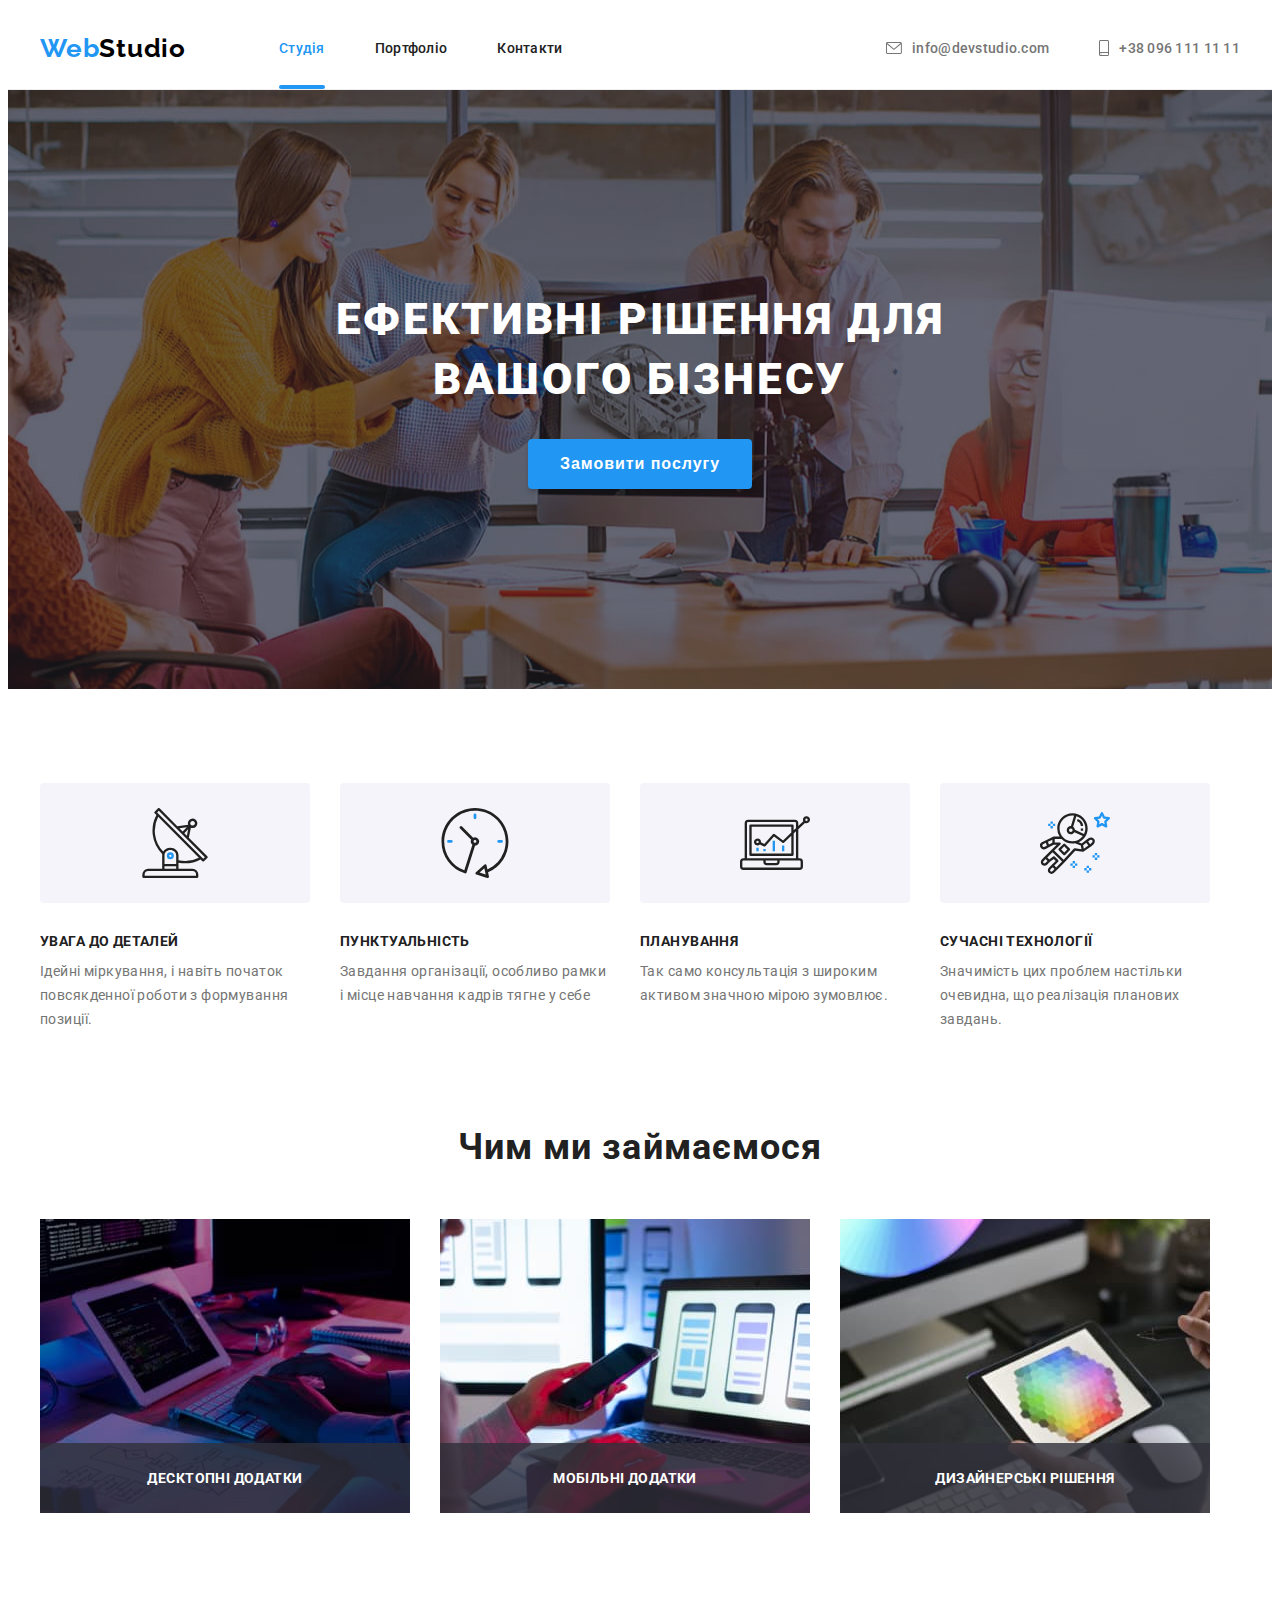
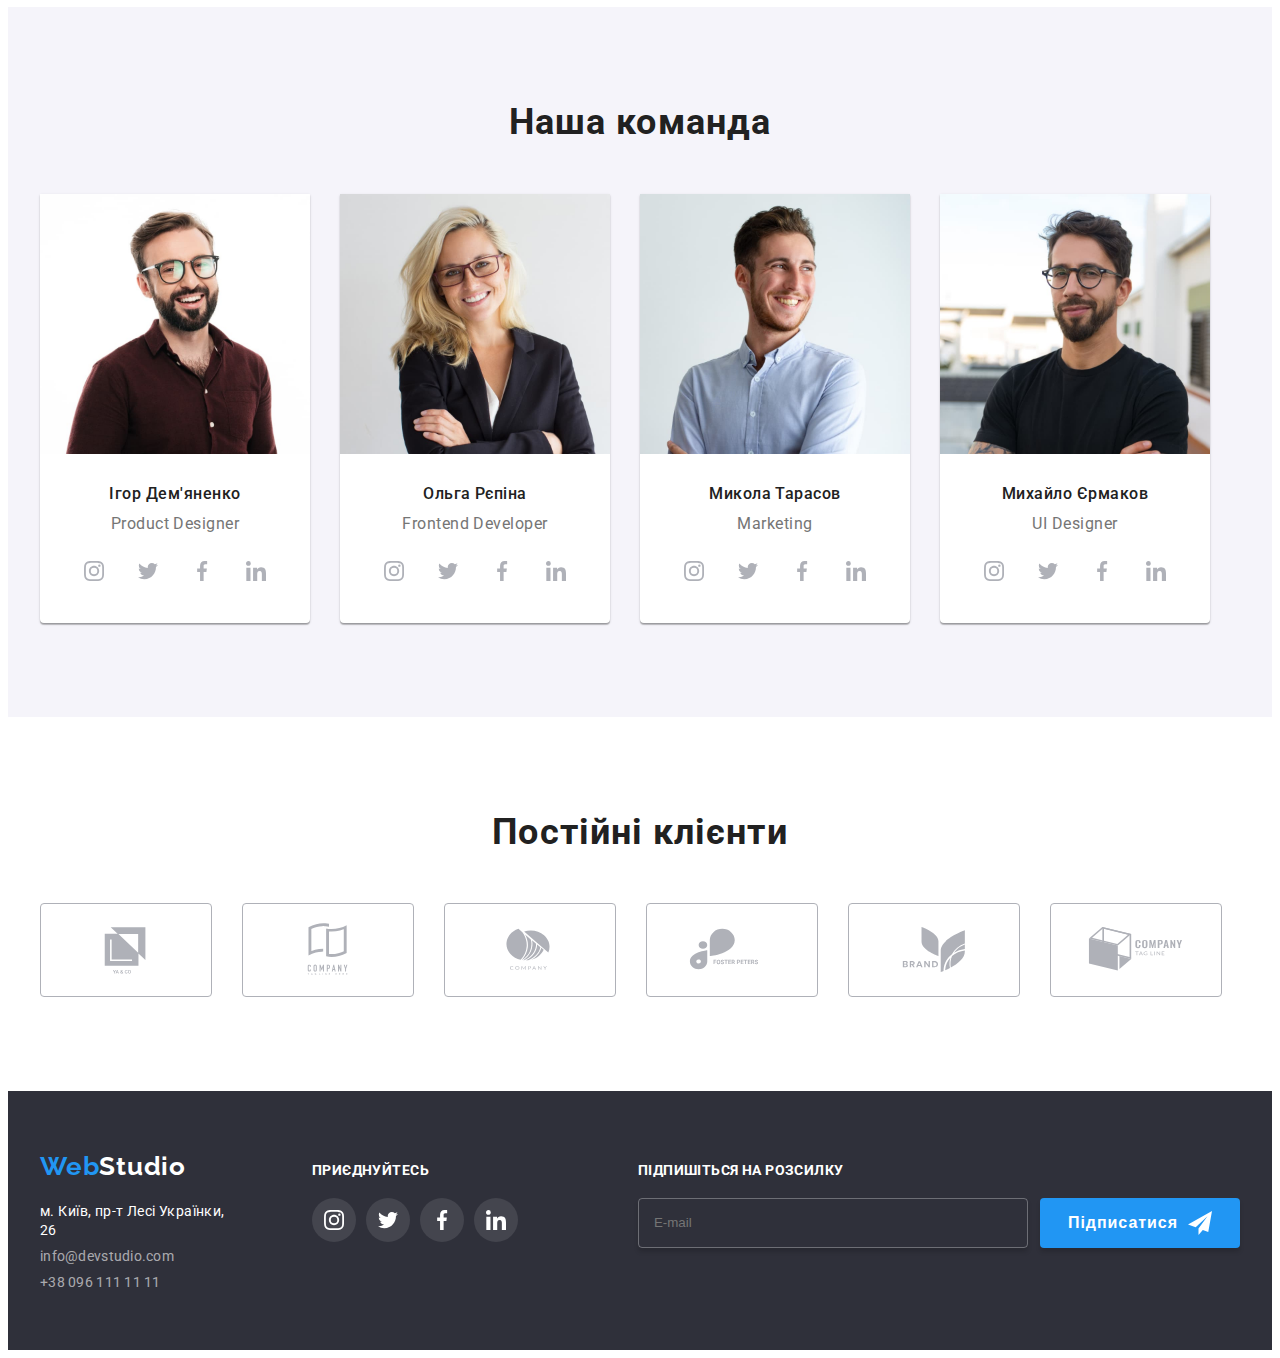
==== index.html @ 983820ed "Initial commit" ====
<!DOCTYPE html>
<html lang="uk">
  <head>
    <meta charset="UTF-8" />
    <meta http-equiv="X-UA-Compatible" content="IE=edge" />
    <meta name="viewport" content="width=device-width, initial-scale=1.0" />
    <title>WebStudio</title>

    <link rel="preconnect" href="https://fonts.googleapis.com" />
    <link rel="preconnect" href="https://fonts.gstatic.com" crossorigin />
    <link
      href="https://fonts.googleapis.com/css2?family=Raleway:wght@700&family=Roboto:wght@400;500;700;900&display=swap"
      rel="stylesheet"
    />

    <link
      rel="stylesheet"
      href="https://cdnjs.cloudflare.com/ajax/libs/modern-normalize/2.0.0/modern-normalize.min.css"
      integrity="sha512-4xo8blKMVCiXpTaLzQSLSw3KFOVPWhm/TRtuPVc4WG6kUgjH6J03IBuG7JZPkcWMxJ5huwaBpOpnwYElP/m6wg=="
      crossorigin="anonymous"
      referrerpolicy="no-referrer"
    />

    <link rel="stylesheet" href="./css/styles.css" />
  </head>
  <body>
    <!-- Header -->
    <header class="header">
      <div class="container header-container">
        <!-- Header navigation -->
        <a class="link header-logo" href="./index.html"
          >Web<span class="logo-black">Studio</span></a
        >
        <nav class="header-navigations">
          <ul class="list header-links-nav">
            <li class="header-links-item">
              <a class="link header-link active-link" href="./index.html"
                >Студія</a
              >
            </li>
            <li class="header-links-item">
              <a class="link header-link" href="./portfolio.html">Портфоліо</a>
            </li>
            <li class="header-links-item">
              <a class="link header-link" href="#">Контакти</a>
            </li>
          </ul>
        </nav>
        <!-- Header contacts -->
        <ul class="list header-contacts-list">
          <li class="contact-link-item">
            <a class="link contact-link" href="mailto:info@devstudio.com">
              <svg class="contact-icon" width="16" height="12">
                <use href="./images/sprite.svg#icon-envelope"></use>
              </svg>
              info@devstudio.com
            </a>
          </li>
          <li class="contact-link-item">
            <a class="link contact-link" href="tel:+380961111111">
              <svg class="contact-icon" width="10" height="16">
                <use href="./images/sprite.svg#icon-smartphone"></use>
              </svg>
              +38 096 111 11 11
            </a>
          </li>
        </ul>
      </div>
    </header>

    <!-- Main -->
    <main class="main">
      <!-- Hero section -->

      <section class="hero">
        <div class="container">
          <h1 class="hero-title">Ефективні рішення для вашого бізнесу</h1>
          <button class="hero-button" type="button" data-modal-open>
            Замовити послугу
          </button>
          <div class="backdrop is-hidden" data-modal>
            <div class="modal-wrapper">
              <button class="modal-button" data-modal-close>
                <svg class="modal-button-icon" width="18" height="18">
                  <use href="./images/sprite.svg#icon-close-button"></use>
                </svg>
              </button>

              <!-- Form -->

              <strong class="modal-wrapper-title"
                >Залиште свої дані, ми вам передзвонимо</strong
              >
              <form class="modal-form">
                <label class="form-group">
                  <span class="form-label">Ім'я</span>
                  <input class="form-input" type="text" name="user-name" />
                  <svg class="form-icon" width="18" height="18">
                    <use href="./images/sprite-form.svg#icon-person"></use>
                  </svg>
                </label>

                <label class="form-group">
                  <span class="form-label">Телефон</span>
                  <input class="form-input" type="number" name="user-phone" />
                  <svg class="form-icon" width="18" height="18">
                    <use href="./images/sprite-form.svg#icon-phone"></use>
                  </svg>
                </label>

                <label class="form-group">
                  <span class="form-label">Пошта</span>
                  <input class="form-input" type="email" name="user-mail" />
                  <svg class="form-icon" width="18" height="18">
                    <use href="./images/sprite-form.svg#icon-email"></use>
                  </svg>
                </label>

                <label class="form-group">
                  <span class="form-label">Коментар</span>
                  <textarea
                    class="form-textarea form-input"
                    name="coment"
                    rows="9"
                    placeholder="Введіть текст"
                  ></textarea>
                </label>

                <label class="form-policy-group">
                  <input
                    class="checkbox visually-hidden"
                    type="checkbox"
                    name="checkbox"
                  />
                  <span class="custom-checkbox">
                    <svg class="custom-checkbox-icon" width="11" height="8">
                      <use href="./images/sprite-form.svg#icon-check"></use>
                    </svg>
                  </span>
                  <span class="policy-description"
                    >Погоджуюся з розсилкою та приймаю
                    <a class="policy-link" href="">Умови договору</a></span
                  >
                </label>

                <button class="hero-button form-button" type="submit">
                  Відправити
                </button>
              </form>
            </div>
          </div>
        </div>
      </section>

      <!-- Advantages section -->

      <section class="advantages">
        <div class="container">
          <h2 class="visually-hidden">Наші переваги</h2>
          <ul class="list advantages-list">
            <li class="advantage-item">
              <div class="advantages-icons">
                <svg class="advantage-icon" width="70" height="70">
                  <use href="./images/sprite.svg#icon-antenna"></use>
                </svg>
              </div>
              <h3 class="advantage-title">УВАГА ДО ДЕТАЛЕЙ</h3>
              <p class="advantage-desc">
                Ідейні міркування, і навіть початок повсякденної роботи з
                формування позиції.
              </p>
            </li>
            <li class="advantage-item">
              <div class="advantages-icons">
                <svg class="advantage-icon" width="70" height="70">
                  <use href="./images/sprite.svg#icon-clock"></use>
                </svg>
              </div>
              <h3 class="advantage-title">ПУНКТУАЛЬНІСТЬ</h3>
              <p class="advantage-desc">
                Завдання організації, особливо рамки і місце навчання кадрів
                тягне у себе
              </p>
            </li>
            <li class="advantage-item">
              <div class="advantages-icons">
                <svg class="advantage-icon" width="70" height="70">
                  <use href="./images/sprite.svg#icon-diagram"></use>
                </svg>
              </div>
              <h3 class="advantage-title">ПЛАНУВАННЯ</h3>
              <p class="advantage-desc">
                Так само консультація з широким активом значною мірою зумовлює.
              </p>
            </li>
            <li class="advantage-item">
              <div class="advantages-icons">
                <svg class="advantage-icon" width="70" height="70">
                  <use href="./images/sprite.svg#icon-astronaut"></use>
                </svg>
              </div>
              <h3 class="advantage-title">СУЧАСНІ ТЕХНОЛОГІЇ</h3>
              <p class="advantage-desc">
                Значимість цих проблем настільки очевидна, що реалізація
                планових завдань.
              </p>
            </li>
          </ul>
        </div>
      </section>

      <!-- Skils section -->

      <section class="skils">
        <div class="container">
          <h2 class="skils-title">Чим ми займаємося</h2>
          <ul class="list skils-list">
            <li class="skils-item">
              <img
                src="./images/skils/coding.jpg"
                alt="Кодування"
                width="370"
                height="294"
              />
              <p class="skils-text">Десктопні додатки</p>
            </li>
            <li class="skils-item">
              <img
                src="./images/skils/testing.jpg"
                alt="Тестування"
                width="370"
                height="294"
              />
              <p class="skils-text">Мобільні додатки</p>
            </li>
            <li class="skils-item">
              <img
                src="./images/skils/desining.jpg"
                alt="Дизайн"
                width="370"
                height="294"
              />
              <p class="skils-text">Дизайнерські рішення</p>
            </li>
          </ul>
        </div>
      </section>

      <!-- Team section -->

      <section class="team">
        <div class="container">
          <h2 class="team-title">Наша команда</h2>
          <ul class="list team-list">
            <li class="team-item">
              <img
                src="./images/team/igor.jpg"
                alt="Ігор Дем'яненко"
                width="270"
                height="260"
              />
              <div class="member-desc">
                <h3 class="team-member">Ігор Дем'яненко</h3>
                <p class="team-member-desc" lang="en">Product Designer</p>

                <ul class="socials list">
                  <li class="social-item">
                    <a
                      class="social-link link"
                      href=""
                      target="_blank"
                      rel="noopener noreferrer"
                      aria-label="Icon Instagram"
                    >
                      <svg class="social-icon" width="20" height="20">
                        <use href="./images/sprite.svg#icon-instagram"></use>
                      </svg>
                    </a>
                  </li>
                  <li class="social-item">
                    <a
                      class="social-link link"
                      href=""
                      target="_blank"
                      rel="noopener noreferrer"
                      aria-label="Icon Twitter"
                    >
                      <svg class="social-icon" width="20" height="20">
                        <use href="./images/sprite.svg#icon-twitter"></use>
                      </svg>
                    </a>
                  </li>
                  <li class="social-item">
                    <a
                      class="social-link link"
                      href=""
                      target="_blank"
                      rel="noopener noreferrer"
                      aria-label="Icon Facebook"
                    >
                      <svg class="social-icon" width="20" height="20">
                        <use href="./images/sprite.svg#icon-facebook"></use>
                      </svg>
                    </a>
                  </li>
                  <li class="social-item">
                    <a
                      class="social-link link"
                      href=""
                      target="_blank"
                      rel="noopener noreferrer"
                      aria-label="Icon Linkedin"
                    >
                      <svg class="social-icon" width="20" height="20">
                        <use href="./images/sprite.svg#icon-linkedin"></use>
                      </svg>
                    </a>
                  </li>
                </ul>
              </div>
            </li>
            <li class="team-item">
              <img
                src="./images/team/olga.jpg"
                alt="Ольга Рєпіна"
                width="270"
                height="260"
              />
              <div class="member-desc">
                <h3 class="team-member">Ольга Рєпіна</h3>
                <p class="team-member-desc" lang="en">Frontend Developer</p>

                <ul class="socials list">
                  <li class="social-item">
                    <a
                      class="social-link link"
                      href=""
                      target="_blank"
                      rel="noopener noreferrer"
                      aria-label="Icon Instagram"
                    >
                      <svg class="social-icon" width="20" height="20">
                        <use href="./images/sprite.svg#icon-instagram"></use>
                      </svg>
                    </a>
                  </li>
                  <li class="social-item">
                    <a
                      class="social-link link"
                      href=""
                      target="_blank"
                      rel="noopener noreferrer"
                      aria-label="Icon Twitter"
                    >
                      <svg class="social-icon" width="20" height="20">
                        <use href="./images/sprite.svg#icon-twitter"></use>
                      </svg>
                    </a>
                  </li>
                  <li class="social-item">
                    <a
                      class="social-link link"
                      href=""
                      target="_blank"
                      rel="noopener noreferrer"
                      aria-label="Icon Facebook"
                    >
                      <svg class="social-icon" width="20" height="20">
                        <use href="./images/sprite.svg#icon-facebook"></use>
                      </svg>
                    </a>
                  </li>
                  <li class="social-item">
                    <a
                      class="social-link link"
                      href=""
                      target="_blank"
                      rel="noopener noreferrer"
                      aria-label="Icon Linkedin"
                    >
                      <svg class="social-icon" width="20" height="20">
                        <use href="./images/sprite.svg#icon-linkedin"></use>
                      </svg>
                    </a>
                  </li>
                </ul>
              </div>
            </li>
            <li class="team-item">
              <img
                src="./images/team/mikola.jpg"
                alt="Микола Тарасов"
                width="270"
                height="260"
              />
              <div class="member-desc">
                <h3 class="team-member">Микола Тарасов</h3>
                <p class="team-member-desc" lang="en">Marketing</p>

                <ul class="socials list">
                  <li class="social-item">
                    <a
                      class="social-link link"
                      href=""
                      target="_blank"
                      rel="noopener noreferrer"
                      aria-label="Icon Instagram"
                    >
                      <svg class="social-icon" width="20" height="20">
                        <use href="./images/sprite.svg#icon-instagram"></use>
                      </svg>
                    </a>
                  </li>
                  <li class="social-item">
                    <a
                      class="social-link link"
                      href=""
                      target="_blank"
                      rel="noopener noreferrer"
                      aria-label="Icon Twitter"
                    >
                      <svg class="social-icon" width="20" height="20">
                        <use href="./images/sprite.svg#icon-twitter"></use>
                      </svg>
                    </a>
                  </li>
                  <li class="social-item">
                    <a
                      class="social-link link"
                      href=""
                      target="_blank"
                      rel="noopener noreferrer"
                      aria-label="Icon Facebook"
                    >
                      <svg class="social-icon" width="20" height="20">
                        <use href="./images/sprite.svg#icon-facebook"></use>
                      </svg>
                    </a>
                  </li>
                  <li class="social-item">
                    <a
                      class="social-link link"
                      href=""
                      target="_blank"
                      rel="noopener noreferrer"
                      aria-label="Icon Linkedin"
                    >
                      <svg class="social-icon" width="20" height="20">
                        <use href="./images/sprite.svg#icon-linkedin"></use>
                      </svg>
                    </a>
                  </li>
                </ul>
              </div>
            </li>
            <li class="team-item">
              <img
                src="./images/team/mihaylo.jpg"
                alt="Михайло Єрмаков"
                width="270"
                height="260"
              />
              <div class="member-desc">
                <h3 class="team-member">Михайло Єрмаков</h3>
                <p class="team-member-desc" lang="en">UI Designer</p>

                <ul class="socials list">
                  <li class="social-item">
                    <a
                      class="social-link link"
                      href=""
                      target="_blank"
                      rel="noopener noreferrer"
                      aria-label="Icon Instagram"
                    >
                      <svg class="social-icon" width="20" height="20">
                        <use href="./images/sprite.svg#icon-instagram"></use>
                      </svg>
                    </a>
                  </li>
                  <li class="social-item">
                    <a
                      class="social-link link"
                      href=""
                      target="_blank"
                      rel="noopener noreferrer"
                      aria-label="Icon Twitter"
                    >
                      <svg class="social-icon" width="20" height="20">
                        <use href="./images/sprite.svg#icon-twitter"></use>
                      </svg>
                    </a>
                  </li>
                  <li class="social-item">
                    <a
                      class="social-link link"
                      href=""
                      target="_blank"
                      rel="noopener noreferrer"
                      aria-label="Icon Facebook"
                    >
                      <svg class="social-icon" width="20" height="20">
                        <use href="./images/sprite.svg#icon-facebook"></use>
                      </svg>
                    </a>
                  </li>
                  <li class="social-item">
                    <a
                      class="social-link link"
                      href=""
                      target="_blank"
                      rel="noopener noreferrer"
                      aria-label="Icon Linkedin"
                    >
                      <svg class="social-icon" width="20" height="20">
                        <use href="./images/sprite.svg#icon-linkedin"></use>
                      </svg>
                    </a>
                  </li>
                </ul>
              </div>
            </li>
          </ul>
        </div>
      </section>

      <!-- Clients section -->

      <section class="clients">
        <div class="container">
          <h2 class="clients-title">Постійні клієнти</h2>
          <ul class="clients-list list">
            <li class="clients-item">
              <a class="clients-link" href="">
                <svg class="clients-icon" width="106" height="60">
                  <use href="./images/sprite.svg#icon-logo-yaco"></use>
                </svg>
              </a>
            </li>
            <li class="clients-item">
              <a class="clients-link" href="">
                <svg class="clients-icon" width="106" height="60">
                  <use
                    href="./images/sprite.svg#icon-logo-company-tagline-here"
                  ></use>
                </svg>
              </a>
            </li>
            <li class="clients-item">
              <a class="clients-link" href="">
                <svg class="clients-icon" width="106" height="60">
                  <use href="./images/sprite.svg#icon-logo-company"></use>
                </svg>
              </a>
            </li>
            <li class="clients-item">
              <a class="clients-link" href="">
                <svg class="clients-icon" width="106" height="60">
                  <use href="./images/sprite.svg#icon-logo-foster-peters"></use>
                </svg>
              </a>
            </li>
            <li class="clients-item">
              <a class="clients-link" href="">
                <svg class="clients-icon" width="106" height="60">
                  <use href="./images/sprite.svg#icon-logo-brand"></use>
                </svg>
              </a>
            </li>
            <li class="clients-item">
              <a class="clients-link" href="">
                <svg class="clients-icon" width="106" height="60">
                  <use
                    href="./images/sprite.svg#icon-logo-company-tag-line"
                  ></use>
                </svg>
              </a>
            </li>
          </ul>
        </div>
      </section>
    </main>

    <!-- Footer -->
    <footer class="footer">
      <div class="container aside">
        <div class="navigation-group">
          <!-- Footer navigation -->
          <a class="link logo footer-logo" href="./index.html"
            >Web<span class="logo-white">Studio</span></a
          >

          <!-- Footer contacts -->
          <address class="footer-contacts">
            <a
              class="link map-link"
              href="https://goo.gl/maps/1FD8mKBqTNXSPeUQA"
              target="_blank"
              >м. Київ, пр-т Лесі Українки, 26</a
            >

            <a class="link contact-link" href="mailto:info@devstudio.com"
              >info@devstudio.com</a
            >

            <a class="link contact-link" href="tel:+380961111111"
              >+38 096 111 11 11</a
            >
          </address>
        </div>

        <!-- Footer socials -->
        <div class="footer-socials-group">
          <h3 class="footer-socials-title">приєднуйтесь</h3>
          <ul class="socials list footer-socials-list">
            <li class="social-item footer-social-item">
              <a
                class="social-link link footer-social-link"
                href=""
                target="_blank"
                rel="noopener noreferrer"
                aria-label="Icon Instagram"
              >
                <svg
                  class="social-icon footer-social-icon"
                  width="20"
                  height="20"
                >
                  <use href="./images/sprite.svg#icon-instagram"></use>
                </svg>
              </a>
            </li>
            <li class="social-item footer-social-item">
              <a
                class="social-link link footer-social-link"
                href=""
                target="_blank"
                rel="noopener noreferrer"
                aria-label="Icon Twitter"
              >
                <svg
                  class="social-icon footer-social-icon"
                  width="20"
                  height="20"
                >
                  <use href="./images/sprite.svg#icon-twitter"></use>
                </svg>
              </a>
            </li>
            <li class="social-item footer-social-item">
              <a
                class="social-link link footer-social-link"
                href=""
                target="_blank"
                rel="noopener noreferrer"
                aria-label="Icon Facebook"
              >
                <svg
                  class="social-icon footer-social-icon"
                  width="20"
                  height="20"
                >
                  <use href="./images/sprite.svg#icon-facebook"></use>
                </svg>
              </a>
            </li>
            <li class="social-item footer-social-item">
              <a
                class="social-link link footer-social-link"
                href=""
                target="_blank"
                rel="noopener noreferrer"
                aria-label="Icon Linkedin"
              >
                <svg
                  class="social-icon footer-social-icon"
                  width="20"
                  height="20"
                >
                  <use href="./images/sprite.svg#icon-linkedin"></use>
                </svg>
              </a>
            </li>
          </ul>
        </div>

        <!-- Footer form -->
        <div class="footer-form-container">
          <strong class="footer-form-title">Підпишіться на розсилку</strong>
          <form class="footer-form">
            <input
              class="footer-form-input"
              type="email"
              name="user-mail"
              placeholder="E-mail"
            />
            <button class="footer-form-button hero-button" type="submit">
              Підписатися
              <svg class="footer-form-icon" width="24" height="24">
                <use href="./images/sprite-form.svg#icon-send"></use>
              </svg>
            </button>
          </form>
        </div>
      </div>
    </footer>

    <script src="./js/modal.js"></script>
  </body>
</html>
---- css/styles.css ----
:root {
    --text-font: 'Roboto', sans-serif;
    --secondary-font: 'Raleway',sans-serif;

    /* Text colors*/
    --accent-color: #2196F3;
    --main-text-color: #212121;
    --secondary-text-color: #FFF;
    --description-text-color: #757575;

    /* Background colors */
    --main-background-color: #fff;
    --background-color-dark: #2F303A;
    --background-color-light: #F5F4FA;

    /* Animation */
    --animation: 250ms cubic-bezier(0.4, 0, 0.2, 1);
}

body {
    font-family: var(--text-font);
    color: var(--main-text-color);
    background-color: var(--main-background-color);
}

.visually-hidden {
    position: absolute;
    width: 1px;
    height: 1px;
    padding: 0;
    margin: -1px;
    overflow: hidden;
    clip: rect(0, 0, 0, 0);
    white-space: nowrap;
    border: 0;
}

.link {
    text-decoration: none;
    font-style: normal;
    color: currentColor;
}

.list {
    list-style: none;
    padding: 0;
    margin: 0;
}

h1,
h2,
h3,
h4,
h5,
h6,
p {
    margin: 0;
}

img {
    display: block;
}

.container {
    width: 1200px;

    padding-left: 15px;
    padding-right: 15px;

    margin-left: auto;
    margin-right: auto;

}


/* Studio styles */
/* Header styles */

.header {
    border-bottom: 1px solid #EEE;
}

.header-container {
    display: flex;
    align-items: center;
}

.header-logo {
    color: var(--accent-color);
    font-family: var(--secondary-font);
    font-size: 26px;
    font-weight: 700;
    letter-spacing: 0.78px;

    margin-right: 93px;

}

.logo-black {
    color: #000;
   
}

.header-links-nav {
    display: flex;
}

.header-links-item {
    margin-right: 50px;
}

.header-links-item:last-child {
    margin-right: 0;
}

.header-link {
    color: var(--main-text-color);
    font-weight: 500;
    font-size: 14px;
    line-height: 1.2;
    letter-spacing: 0.28px;

    padding-top: 32px;
    padding-bottom: 32px;
    display: block;

    position: relative;

    transition: color var(--animation);

}

.header-link:hover,
.header-link:focus {
    color: var(--accent-color);
}

.active-link::after {
    position: absolute;
    bottom: 0;
    left: 0;
    content:'';
    display: block;
    width: 100%;
    height: 3.85px;
    background-color: var(--accent-color);
    border-radius: 2px;
}


.header-contacts-list {
    display: flex;
    margin-left: auto;
    
}

.contact-link {
    color: var(--description-text-color);
    font-weight: 500;
    font-size: 14px;
    line-height: 1.2;
    letter-spacing: 0.28px;

    padding-top: 32px;
    padding-bottom: 32px;

    display: flex;
    align-items: center;

    transition: color var(--animation);

}

.contact-icon {
    fill: currentColor;
    margin-right: 10px;
}

.active-link {
    color: var(--accent-color);
}

.contact-link:hover,
.contact-link:focus {
    color: var(--accent-color);
}

.contact-link-item {
    margin-right: 50px;
}

.contact-link-item:last-child {
    margin-right: 0px;
}

/* Main styles */

/* Hero section */

.hero {
    background-color: var(--background-color-dark);
    background-image: linear-gradient(to right, rgba(47, 48, 58, 0.40), rgba(47, 48, 58, 0.40)), url(../images/hero/hero.jpg);
    background-repeat: no-repeat;
    background-position: 50% 50%;
    max-width: 1600px;

    text-align: center;
    padding-top: 200px;
    padding-bottom: 200px;

    margin-left: auto;
    margin-right: auto;

}

.hero-title {
    color: var(--secondary-text-color);
    font-size: 44px;
    font-weight: 900;
    line-height: 1.36;
    letter-spacing: 2.64px;
    text-transform: uppercase;

    width: 696px;
    margin-right: auto;
    margin-left: auto;
    margin-bottom: 30px;
}

.hero-button {
    background-color: var(--accent-color);
    color: var(--secondary-text-color);
    font-size: 16px;
    font-weight: 700;
    line-height: 1.87;
    letter-spacing: 0.96px;
    border: none;
    cursor: pointer;

    padding: 10px 32px;

    border-radius: 4px;
    box-shadow: 0px 4px 4px 0px rgba(0, 0, 0, 0.15);
}

.backdrop {
    position: fixed;
    top: 0;
    left: 0;
    background-color: rgba(0, 0, 0, 0.20);
    width: 100%;
    height: 100%;

    transition: opacity var(--animation), visibility var(--animation);
    transition-delay: 250ms;

    z-index: 10;
}

.backdrop.is-hidden {
    opacity: 0;
    pointer-events: none;
    visibility: hidden;

}

.modal-wrapper {
    position: absolute;
    top: 50%;
    left: 50%;
    transform: translate(-50%, -50%) scale(1);
    width: 528px;
   
    padding: 40px;
    border-radius: 4px;
    background: var(--main-background-color);
    box-shadow: 0px 2px 1px 0px rgba(0, 0, 0, 0.20), 0px 1px 1px 0px rgba(0, 0, 0, 0.14), 0px 1px 3px 0px rgba(0, 0, 0, 0.12);

    transition: transform var(--animation);


}

.backdrop.is-hidden .modal-wrapper {
    transform: translate(-50%, -50%) scale(0.8);
}


.modal-button {
    position: absolute;
    top: 8px;
    right: 8px;

    display: flex;
    align-items: center;
    justify-content: center;
    padding: 0;

    width: 30px;
    height: 30px;

    cursor: pointer;

    border-radius: 50%;
    border: 1px solid rgba(0, 0, 0, 0.10);
    background-color: transparent;
}

.modal-button-icon {
    fill: #212121;

    transition: fill var(--animation);
}

.modal-button:hover .modal-button-icon,
.modal-button:focus .modal-button-icon {
    fill: var(--accent-color);
}


/* Form */

.modal-wrapper-title {
    color: var(--main-text-color);
    text-align: center;
    font-size: 20px;
    line-height: normal;
    letter-spacing: 0.6px;

    display: block;
    margin-bottom: 12px;
}

.form-group,
.form-policy-group {
    display: block;
}

.form-group {
    position: relative;

    margin-bottom: 10px;
}




.form-label {
    display: block;

    color: var(--description-text-color);
    font-size: 12px;
    font-weight: 400;
    line-height: normal;
    letter-spacing: 0.12px;

    text-align: left;
    margin-bottom: 4px;
}

.form-input {
    outline: transparent;
    width: 100%;
    padding: 11px 12px 11px 35px;
    border-radius: 4px;
    border: 1px solid rgba(33, 33, 33, 0.20);

    cursor: pointer;

    transition: border var(--animation);

    font-size: 14px;
}

.form-input:hover,
.form-input:focus {
    border: 1px solid var(--accent-color);
    
}

.form-icon {
    position: absolute;
    left: 12px;
    bottom: 13px;
    fill: #212121;

    transition: fill var(--animation);
}

.form-input:hover+ .form-icon,
.form-input:focus+ .form-icon {
    fill: var(--accent-color);
}


.form-textarea {
    outline: transparent;
    width: 100%;
    height: 120px;
    padding: 12px 16px;
    border-radius: 4px;
    border: 1px solid rgba(33, 33, 33, 0.20);

    resize: none;

    transition: border var(--animation);

    font-size: 12px;
}

.form-textarea:hover,
.form-textarea:focus {
    border: 1px solid var(--accent-color);
}

.form-textarea::placeholder {
    color: rgba(117, 117, 117, 0.50);
    font-size: 12px;
    font-weight: 400;
    line-height: normal;
    letter-spacing: 0.12px;
}

.form-policy-group {
    display: flex;
    align-items: baseline;
    justify-content: center;

    margin-top: 15px;
    margin-bottom: 30px;
}

.custom-checkbox {
    display: flex;
    align-items: center;
    justify-content: center;

    width: 16px;
    height: 15px;
    outline: 2px solid #212121;
    outline-offset: -2px;
    border-radius: 2px;

    margin-right: 8px;

    transition: background-color var(--animation), outline-color var(--animation), outline var(--animation);
}

.custom-checkbox:hover,
.checkbox:focus ~ .custom-checkbox {
    outline: 2px solid var(--accent-color);
    outline-offset: -2px;
}

.checkbox:checked+.custom-checkbox {
    background-color: var(--accent-color);
    outline-color: var(--accent-color);
}


.custom-checkbox-icon {
    opacity: 0;

    transition: opacity var(--animation);
}

.checkbox:checked + .custom-checkbox 
.custom-checkbox-icon {
    opacity: 1;

    fill: #EEE;
}


.policy-description {
    color: var(--description-text-color);
    font-size: 14px;
    font-weight: 400;
    line-height: 1.71;
    letter-spacing: 0.42px;
}

.policy-link {
    color: var(--accent-color);
    font-size: 14px;
    font-weight: 400;
    line-height: 24px;
    letter-spacing: 0.42px;

    transition: border-bottom var(--animation);
}

.form-button {
    padding: 10px 52px;
} 

.form-button {
    transition: border var(--animation);
}



/* Advantages styles */

.advantages {
    padding-top: 94px;
    padding-bottom: 94px;
}

.advantages-list {
    display: flex;
    
}

.advantage-item {
    margin-right: 30px;
    width: 270px;
}

.advantage-item:last-child {
    margin-right: 0px;
}

.advantages-icons {
    display: flex;
    align-items: center;
    justify-content: center;

    width: 270px;
    height: 120px;

    border-radius: 4px;
    background: var(--background-color-light);

    margin-bottom: 30px;
}

.advantage-title {
    font-size: 14px;
    font-weight: 700;
    line-height: 1.2;
    letter-spacing: 0.42px;
    text-transform: uppercase;

    margin-bottom: 10px;
}

.advantage-desc {
    color: var(--description-text-color);
    font-size: 14px;
    line-height: 1.71;
    letter-spacing: 0.42px;
}

/* Skils styles */

.skils {
    padding-bottom: 94px;
}
 
.skils-title {
    text-align: center;
    font-size: 36px;
    font-weight: 700;
    line-height: 1.2;
    letter-spacing: 1.08px;

    margin-bottom: 50px;
}

.skils-list {
    display: flex;
    align-items: center;
}

.skils-item {
    margin-right: 30px;
    position: relative;
}

.skils-item:last-child {
    margin-right: 0px;
}

.skils-text {
    position: absolute;
    bottom: 0;
    
    width: 100%;
    height: 70px;
    display: flex;
    align-items: center;
    justify-content: center;
    
    background-color: rgba(47, 48, 58, 0.80);
    color: var(--secondary-text-color);

    font-size: 14px;
    font-style: normal;
    font-weight: 700;
    line-height: normal;
    letter-spacing: 0.42px;
    text-transform: uppercase;
        
}

/* Team styles */

.team {
    background-color: var(--background-color-light);
    padding-top: 94px;
    padding-bottom: 94px;
    
    
}

.team-title {
    text-align: center;
    font-size: 36px;
    font-weight: 700;
    line-height: 1.2;
    letter-spacing: 1.08px;

    margin-bottom: 50px;
}

.team-list {
    display: flex;
    align-items: center;
}

.team-item {
    margin-right: 30px;

    background-color: var(--main-background-color);
    border-radius: 0px 0px 4px 4px;
    box-shadow: 0px 2px 1px 0px rgba(0, 0, 0, 0.20), 0px 1px 1px 0px rgba(0, 0, 0, 0.14), 0px 1px 3px 0px rgba(0, 0, 0, 0.12);
}

.team-item:last-child {
    margin-right: 0;
}

.member-desc {
    padding-top: 30px;
    padding-bottom: 30px;

}

.team-member {
    text-align: center;
    font-size: 16px;
    font-weight: 500;
    line-height: 1.2;
    letter-spacing: 0.48px;

    margin-bottom: 10px;
    
}

.team-member-desc {
    color: var(--description-text-color);
    text-align: center;
    font-size: 16px;
    line-height: 1.2;
    letter-spacing: 0.48px;

    margin-bottom: 16px;
}

.socials {
    display: flex;
    align-items: center;
    justify-content: center;
}

.social-link {
    display: flex;
    align-items: center;
    justify-content: center;

    width: 44px;
    height: 44px;

    background-color: var(--main-background-color);

    border-radius: 50%;

    transition: background-color var(--animation), color var(--animation);

}

.social-item:not(:last-child) {
    margin-right: 10px;
}

.social-link:hover,
.social-link:focus {
    background-color: var(--accent-color);
}

.social-icon {
    fill: #AFB1B8;
    transition: fill var(--animation);
}

.social-link:hover .social-icon,
.social-link:focus .social-icon {
    fill: #FFF;
}



/* Clients section */

.clients {
    padding-top: 94px;
    padding-bottom: 94px;
}

.clients-title {
    color: var(--main-text-color);
    text-align: center;
    font-size: 36px;
    font-style: normal;
    line-height: normal;
    letter-spacing: 1.08px;

    margin-bottom: 50px;
}

.clients-list {
    display: flex;
    align-items: center;

}

.clients-list {
    gap: 30px;
}

.clients-item {
    display: flex;
   
  
}

.clients-link {
    display: flex;
    align-items: center;
    justify-content: center;

    width: 170px;
    height: 92px;

    border-radius: 4px;
    border: 1px solid #AFB1B8;

    transition: border-color var(--animation), color var(--animation);

    
}

.clients-link:hover,
.clients-link:focus {
    border-color: var(--accent-color);
}

.clients-link:hover .clients-icon,
.clients-link:focus .clients-icon {
    fill: var(--accent-color);
}

.clients-icon {
    fill: #AFB1B8;
    transition: fill var(--animation);
}

.clients-item:hover .clients-icon,
.clients-item:focus .clients-icon {
    fill: var(--accent-color);
}

/* Footer styles */

.footer {
    background-color: var(--background-color-dark);
    padding-top: 60px;
    padding-bottom: 60px;

}

.aside {
    display: flex;
    align-items: baseline;

}

.navigation-group {
    margin-right: 70px;
}

.logo {
    color: var(--accent-color);
    font-family: var(--secondary-font);
    font-size: 26px;
    font-weight: 700;
    letter-spacing: 0.78px;
}

.logo-white {
    color: var(--secondary-text-color);
}


.map-link {
    color: var(--secondary-text-color);
    font-size: 14px;
    line-height: 1.71px;
    letter-spacing: 0.42px;

    transition: color var(--animation);

}

.map-link:hover,
.map-link:focus {
    color: var(--accent-color);
}

.footer-contacts {
   
    margin-top: 20px;
}

.footer .contact-link {
    color: rgba(255, 255, 255, 0.60);
    font-weight: 400;

    padding-top: 0px;
    padding-bottom: 0px;

    display: block;
    margin-top: 9px;
}

.contact-link:hover,
.contact-link:focus {
    color: var(--accent-color);
}

.footer-socials-group {
    margin-right: 120px;
}

.footer-socials-list {
    display: flex;
    justify-content: flex-start;
}

.footer-socials-title {
    color: #FFF;
    font-size: 14px;
    line-height: normal;
    letter-spacing: 0.42px;
    text-transform: uppercase;
 
    margin-bottom: 20px;
}

.footer-social-link {
    background-color: rgba(255, 255, 255, 0.10);
}

.footer-social-icon {
    fill: #FFF;
}



/* Footer form */

.footer-form-title {
    display: block;

    color: var(--secondary-text-color);
    font-size: 14px;
    font-weight: 700;
    line-height: normal;
    letter-spacing: 0.42px;
    text-transform: uppercase;

    margin-bottom: 20px;
}

.footer-form {
    display: flex;
}

.footer-form-input {
    width: 358px;
    padding: 15px;

    outline: transparent;
    color: var(--secondary-text-color);

    background-color: transparent;
    border-radius: 4px;
    border: 1px solid rgba(255, 255, 255, 0.30);
    box-shadow: 0px 4px 4px 0px rgba(0, 0, 0, 0.15);

    margin-right: 12px;

    transition: outline var(--animation);

}

.footer-form-input:hover,
.footer-form-input:focus {
    outline: 1px solid var(--accent-color);
    outline-offset: -2px;
}



.footer-form-button {
    display: flex;
    align-items: center;
    justify-content: center;

    gap: 10px;
    padding: 10px 28px;
}

.footer-form-icon {
    fill: #FFF;
}



/* Portfolio styles */



/* Buttons styles */

.portfolio {
    padding-top: 94px;
    padding-bottom: 94px;
}

.portfolio-buttons {
    display: flex;
    align-items: center;
    justify-content: center;

    margin-bottom: 50px;
}

.portfolio-button {
    margin-right: 8px;
}

.portfolio-button:last-child {
    margin-right: 0;
}


.button {
    background-color: var(--background-color-light); 
    text-align: center;
    font-size: 16px;
    font-weight: 500;
    line-height: 1.62;
    letter-spacing: 0.48px;
    border: none;
    border-radius: 4px;
    cursor: pointer;

    padding: 6px 25px;

    transition: color var(--animation), background-color var(--animation), box-shadow var(--animation);



}

.button:hover,
.button:focus {
    background-color: var(--accent-color);
    color: var(--secondary-text-color);
    box-shadow: 0px 2px 2px 0px rgba(0, 0, 0, 0.12), 0px 1px 2px 0px rgba(0, 0, 0, 0.08), 0px 3px 1px 0px rgba(0, 0, 0, 0.10);
}

.active-button {
    background-color: var(--accent-color);
    color: var(--secondary-text-color);
    box-shadow: 0px 2px 2px 0px rgba(0, 0, 0, 0.12), 0px 1px 2px 0px rgba(0, 0, 0, 0.08), 0px 3px 1px 0px rgba(0, 0, 0, 0.10);
}

/* Projects styles */

.progect-name {
    font-size: 18px;
    font-weight: 700;
    line-height: 2;
    letter-spacing: 1.08px;

    margin-bottom: 4px;

    transition: color var(--animation);
}

/* .progect-name:hover,
.progect-name:focus {
    color: var(--accent-color);
} */

.progect-type {
    color: var(--description-text-color);
    font-size: 16px;
    line-height: 1.87;
    letter-spacing: 0.48px;

    transition: color var(--animation);
}

/* .progect-type:hover,
.progect-type:focus {
    color: var(--accent-color);
} */

.portfolio-projects {
    display: flex;
    flex-wrap: wrap;

    margin-top: -30px;
    margin-left: -30px;
}

.project-item {
    /* flex-basis: calc(100% / 3 -30px); */

    margin-top: 30px;
    margin-left: 30px;

}

.project-link {
    display: block;

    transition: box-shadow var(--animation);
}

.project-link:hover,
.project-link:focus {
    box-shadow: 1px 4px 6px 0px rgba(0, 0, 0, 0.16), 0px 4px 4px 0px rgba(0, 0, 0, 0.06), 0px 1px 1px 0px rgba(0, 0, 0, 0.12);
}

.overlay-box {
    position: relative;
    overflow: hidden;
}

.overlay {
    position: absolute;
    top: 0;
    left: 0;
    width: 100%;
    height: 100%;

    padding: 63px 24px;

    transform: translateY(100%);
    transition: transform var(--animation);

    background-color: rgba(33, 150, 243, 0.90);
}

.project-item:hover .overlay,
.project-item:focus .overlay {
    transform: translateY(0);
}


.overlay-text {
    color: var(--secondary-text-color);
    font-size: 18px;
    font-style: normal;
    font-weight: 400;
    line-height: 1.55;
    letter-spacing: 0.54px;
}

.project-desc {
    padding: 20px 24px;

    border-left: 1px solid #EEE;
    border-right: 1px solid #EEE;
    border-bottom: 1px solid #EEE;

}
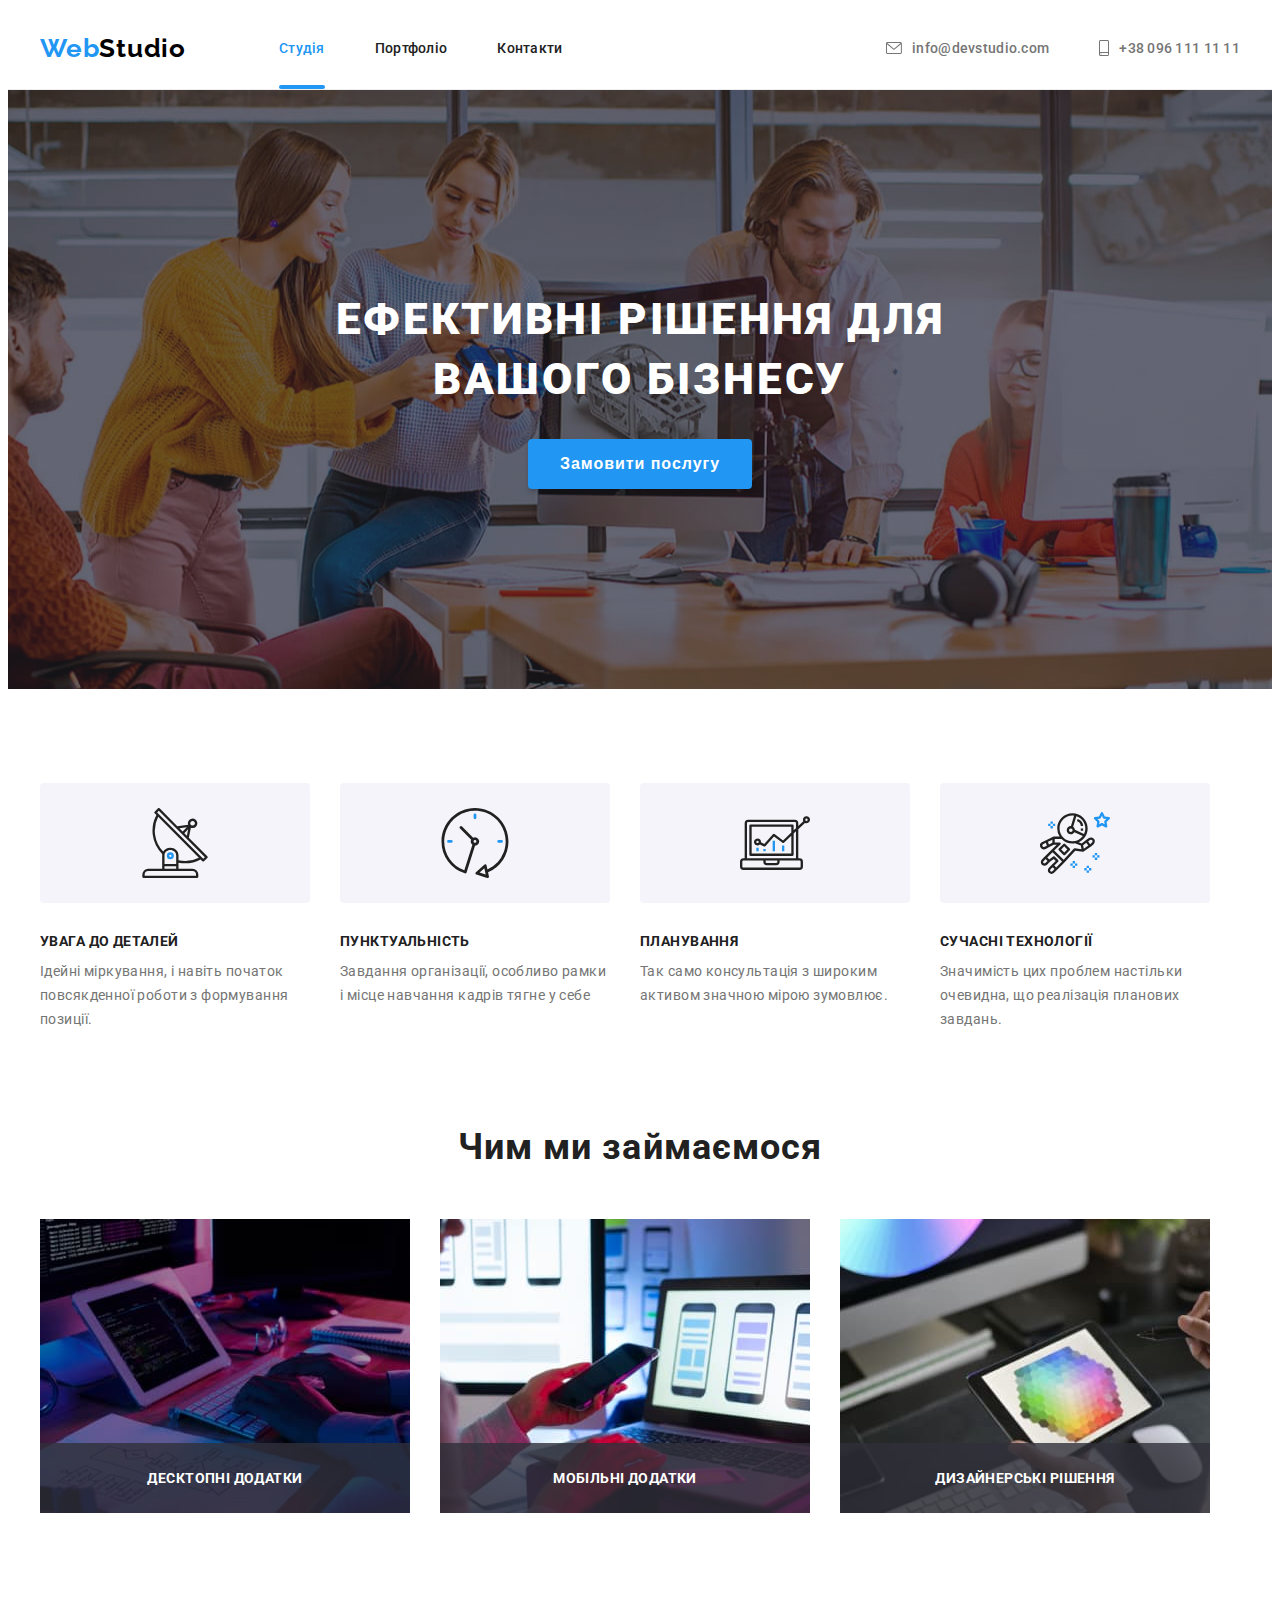
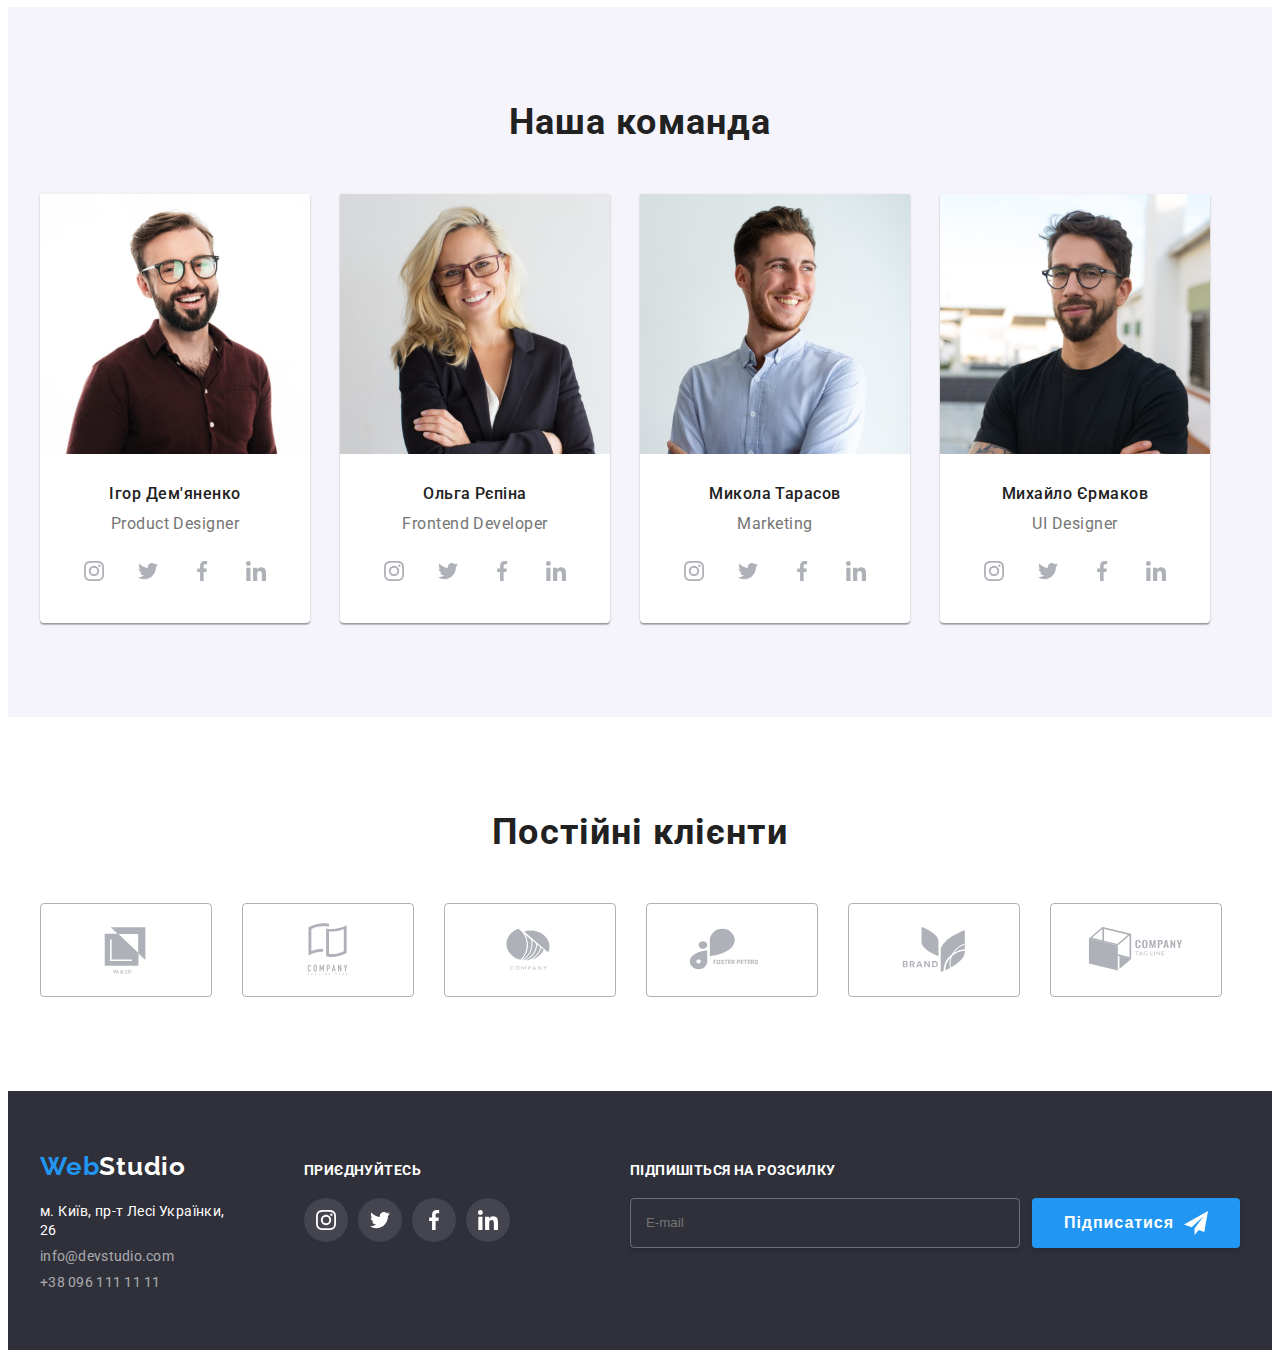
==== commit 74d25bd7: "Вихідний код" ====
--- a/index.html
+++ b/index.html
@@ -21,44 +21,51 @@
       referrerpolicy="no-referrer"
     />
 
-    <link rel="stylesheet" href="./css/styles.css" />
+    <link rel="stylesheet" href="./css/main.min.css" />
   </head>
   <body>
     <!-- Header -->
     <header class="header">
-      <div class="container header-container">
+      <div class="container header__container">
         <!-- Header navigation -->
-        <a class="link header-logo" href="./index.html"
-          >Web<span class="logo-black">Studio</span></a
+        <a class="link logo header__logo" href="./index.html"
+          >Web<span class="logo--black">Studio</span></a
         >
         <nav class="header-navigations">
-          <ul class="list header-links-nav">
-            <li class="header-links-item">
-              <a class="link header-link active-link" href="./index.html"
+          <ul class="list header-navigations__links">
+            <li class="header-navigations__item">
+              <a
+                class="link header-navigations__link header-navigations--active-link"
+                href="./index.html"
                 >Студія</a
               >
             </li>
-            <li class="header-links-item">
-              <a class="link header-link" href="./portfolio.html">Портфоліо</a>
-            </li>
-            <li class="header-links-item">
-              <a class="link header-link" href="#">Контакти</a>
+            <li class="header-navigations__item">
+              <a class="link header-navigations__link" href="./portfolio.html"
+                >Портфоліо</a
+              >
+            </li>
+            <li class="header-navigations__item">
+              <a class="link header-navigations__link" href="#">Контакти</a>
             </li>
           </ul>
         </nav>
         <!-- Header contacts -->
-        <ul class="list header-contacts-list">
-          <li class="contact-link-item">
-            <a class="link contact-link" href="mailto:info@devstudio.com">
-              <svg class="contact-icon" width="16" height="12">
+        <ul class="list header-contacts">
+          <li class="header-contacts__item">
+            <a
+              class="link header-contacts__link"
+              href="mailto:info@devstudio.com"
+            >
+              <svg class="header-contacts__icon" width="16" height="12">
                 <use href="./images/sprite.svg#icon-envelope"></use>
               </svg>
               info@devstudio.com
             </a>
           </li>
-          <li class="contact-link-item">
-            <a class="link contact-link" href="tel:+380961111111">
-              <svg class="contact-icon" width="10" height="16">
+          <li class="header-contacts__item">
+            <a class="link header-contacts__link" href="tel:+380961111111">
+              <svg class="header-contacts__icon" width="10" height="16">
                 <use href="./images/sprite.svg#icon-smartphone"></use>
               </svg>
               +38 096 111 11 11
@@ -156,51 +163,51 @@
 
       <section class="advantages">
         <div class="container">
-          <h2 class="visually-hidden">Наші переваги</h2>
-          <ul class="list advantages-list">
-            <li class="advantage-item">
-              <div class="advantages-icons">
-                <svg class="advantage-icon" width="70" height="70">
+          <h2 class="advantage__title visually-hidden">Наші переваги</h2>
+          <ul class="list advantages__list">
+            <li class="advantage__item">
+              <div class="advantages__icons">
+                <svg class="advantage__icon" width="70" height="70">
                   <use href="./images/sprite.svg#icon-antenna"></use>
                 </svg>
               </div>
-              <h3 class="advantage-title">УВАГА ДО ДЕТАЛЕЙ</h3>
-              <p class="advantage-desc">
+              <h3 class="advantage__title">УВАГА ДО ДЕТАЛЕЙ</h3>
+              <p class="advantage__desc">
                 Ідейні міркування, і навіть початок повсякденної роботи з
                 формування позиції.
               </p>
             </li>
-            <li class="advantage-item">
-              <div class="advantages-icons">
-                <svg class="advantage-icon" width="70" height="70">
+            <li class="advantage__item">
+              <div class="advantages__icons">
+                <svg class="advantage__icon" width="70" height="70">
                   <use href="./images/sprite.svg#icon-clock"></use>
                 </svg>
               </div>
-              <h3 class="advantage-title">ПУНКТУАЛЬНІСТЬ</h3>
-              <p class="advantage-desc">
+              <h3 class="advantage__title">ПУНКТУАЛЬНІСТЬ</h3>
+              <p class="advantage__desc">
                 Завдання організації, особливо рамки і місце навчання кадрів
                 тягне у себе
               </p>
             </li>
-            <li class="advantage-item">
-              <div class="advantages-icons">
-                <svg class="advantage-icon" width="70" height="70">
+            <li class="advantage__item">
+              <div class="advantages__icons">
+                <svg class="advantage__icon" width="70" height="70">
                   <use href="./images/sprite.svg#icon-diagram"></use>
                 </svg>
               </div>
-              <h3 class="advantage-title">ПЛАНУВАННЯ</h3>
-              <p class="advantage-desc">
+              <h3 class="advantage__title">ПЛАНУВАННЯ</h3>
+              <p class="advantage__desc">
                 Так само консультація з широким активом значною мірою зумовлює.
               </p>
             </li>
-            <li class="advantage-item">
-              <div class="advantages-icons">
-                <svg class="advantage-icon" width="70" height="70">
+            <li class="advantage__item">
+              <div class="advantages__icons">
+                <svg class="advantage__icon" width="70" height="70">
                   <use href="./images/sprite.svg#icon-astronaut"></use>
                 </svg>
               </div>
-              <h3 class="advantage-title">СУЧАСНІ ТЕХНОЛОГІЇ</h3>
-              <p class="advantage-desc">
+              <h3 class="advantage__title">СУЧАСНІ ТЕХНОЛОГІЇ</h3>
+              <p class="advantage__desc">
                 Значимість цих проблем настільки очевидна, що реалізація
                 планових завдань.
               </p>
@@ -213,34 +220,34 @@
 
       <section class="skils">
         <div class="container">
-          <h2 class="skils-title">Чим ми займаємося</h2>
-          <ul class="list skils-list">
-            <li class="skils-item">
+          <h2 class="skils__title">Чим ми займаємося</h2>
+          <ul class="list skils__list">
+            <li class="skils__item">
               <img
                 src="./images/skils/coding.jpg"
                 alt="Кодування"
                 width="370"
                 height="294"
               />
-              <p class="skils-text">Десктопні додатки</p>
-            </li>
-            <li class="skils-item">
+              <p class="skils__text">Десктопні додатки</p>
+            </li>
+            <li class="skils__item">
               <img
                 src="./images/skils/testing.jpg"
                 alt="Тестування"
                 width="370"
                 height="294"
               />
-              <p class="skils-text">Мобільні додатки</p>
-            </li>
-            <li class="skils-item">
+              <p class="skils__text">Мобільні додатки</p>
+            </li>
+            <li class="skils__item">
               <img
                 src="./images/skils/desining.jpg"
                 alt="Дизайн"
                 width="370"
                 height="294"
               />
-              <p class="skils-text">Дизайнерські рішення</p>
+              <p class="skils__text">Дизайнерські рішення</p>
             </li>
           </ul>
         </div>
@@ -528,48 +535,48 @@
 
       <section class="clients">
         <div class="container">
-          <h2 class="clients-title">Постійні клієнти</h2>
-          <ul class="clients-list list">
-            <li class="clients-item">
-              <a class="clients-link" href="">
-                <svg class="clients-icon" width="106" height="60">
+          <h2 class="clients__title">Постійні клієнти</h2>
+          <ul class="clients__list list">
+            <li class="clients__item">
+              <a class="clients__link" href="">
+                <svg class="clients__icon" width="106" height="60">
                   <use href="./images/sprite.svg#icon-logo-yaco"></use>
                 </svg>
               </a>
             </li>
-            <li class="clients-item">
-              <a class="clients-link" href="">
-                <svg class="clients-icon" width="106" height="60">
+            <li class="clients__item">
+              <a class="clients__link" href="">
+                <svg class="clients__icon" width="106" height="60">
                   <use
                     href="./images/sprite.svg#icon-logo-company-tagline-here"
                   ></use>
                 </svg>
               </a>
             </li>
-            <li class="clients-item">
-              <a class="clients-link" href="">
-                <svg class="clients-icon" width="106" height="60">
+            <li class="clients__item">
+              <a class="clients__link" href="">
+                <svg class="clients__icon" width="106" height="60">
                   <use href="./images/sprite.svg#icon-logo-company"></use>
                 </svg>
               </a>
             </li>
-            <li class="clients-item">
-              <a class="clients-link" href="">
-                <svg class="clients-icon" width="106" height="60">
+            <li class="clients__item">
+              <a class="clients__link" href="">
+                <svg class="clients__icon" width="106" height="60">
                   <use href="./images/sprite.svg#icon-logo-foster-peters"></use>
                 </svg>
               </a>
             </li>
-            <li class="clients-item">
-              <a class="clients-link" href="">
-                <svg class="clients-icon" width="106" height="60">
+            <li class="clients__item">
+              <a class="clients__link" href="">
+                <svg class="clients__icon" width="106" height="60">
                   <use href="./images/sprite.svg#icon-logo-brand"></use>
                 </svg>
               </a>
             </li>
-            <li class="clients-item">
-              <a class="clients-link" href="">
-                <svg class="clients-icon" width="106" height="60">
+            <li class="clients__item">
+              <a class="clients__link" href="">
+                <svg class="clients__icon" width="106" height="60">
                   <use
                     href="./images/sprite.svg#icon-logo-company-tag-line"
                   ></use>
--- a/css/main.min.css
+++ b/css/main.min.css
@@ -0,0 +1 @@
+:root{--text-font: "Roboto", sans-serif;--secondary-font: "Raleway", sans-serif;--accent-color: #2196F3;--main-text-color: #212121;--secondary-text-color: #FFF;--description-text-color: #757575;--main-background-color: #fff;--background-color-dark: #2F303A;--background-color-light: #F5F4FA;--animation: 250ms cubic-bezier(0.4, 0, 0.2, 1)}.visually-hidden{position:absolute;width:1px;height:1px;padding:0;margin:-1px;overflow:hidden;clip:rect(0, 0, 0, 0);white-space:nowrap;border:0}body{font-family:var(--text-font);color:var(--main-text-color);background-color:var(--main-background-color)}.link{text-decoration:none;font-style:normal;color:currentColor}.list{list-style:none;padding:0;margin:0}h1,h2,h3,h4,h5,h6,p{margin:0}img{display:block}.container{width:1200px;padding-left:15px;padding-right:15px;margin-left:auto;margin-right:auto}.logo{color:var(--accent-color);font-family:var(--secondary-font);font-size:26px;font-weight:700;letter-spacing:.78px}.logo--black{color:#000}.logo-white{color:var(--secondary-text-color)}.header__logo{margin-right:93px}.backdrop{position:fixed;top:0;left:0;background-color:rgba(0,0,0,.2);width:100%;height:100%;-webkit-transition:opacity var(--animation),visibility var(--animation);transition:opacity var(--animation),visibility var(--animation);-webkit-transition-delay:250ms;transition-delay:250ms;z-index:10}.backdrop.is-hidden{opacity:0;pointer-events:none;visibility:hidden}.modal-wrapper{position:absolute;top:50%;left:50%;-webkit-transform:translate(-50%, -50%) scale(1);transform:translate(-50%, -50%) scale(1);width:528px;padding:40px;border-radius:4px;background:var(--main-background-color);-webkit-box-shadow:0px 2px 1px 0px rgba(0,0,0,.2),0px 1px 1px 0px rgba(0,0,0,.14),0px 1px 3px 0px rgba(0,0,0,.12);box-shadow:0px 2px 1px 0px rgba(0,0,0,.2),0px 1px 1px 0px rgba(0,0,0,.14),0px 1px 3px 0px rgba(0,0,0,.12);-webkit-transition:-webkit-transform var(--animation);transition:-webkit-transform var(--animation);transition:transform var(--animation);transition:transform var(--animation), -webkit-transform var(--animation)}.backdrop.is-hidden .modal-wrapper{-webkit-transform:translate(-50%, -50%) scale(0.8);transform:translate(-50%, -50%) scale(0.8)}.modal-button{position:absolute;top:8px;right:8px;display:-webkit-box;display:-ms-flexbox;display:flex;-webkit-box-align:center;-ms-flex-align:center;align-items:center;-webkit-box-pack:center;-ms-flex-pack:center;justify-content:center;padding:0;width:30px;height:30px;cursor:pointer;border-radius:50%;border:1px solid rgba(0,0,0,.1);background-color:rgba(0,0,0,0)}.modal-button-icon{fill:#212121;-webkit-transition:fill var(--animation);transition:fill var(--animation)}.modal-button:hover .modal-button-icon,.modal-button:focus .modal-button-icon{fill:var(--accent-color)}.modal-wrapper-title{color:var(--main-text-color);text-align:center;font-size:20px;line-height:normal;letter-spacing:.6px;display:block;margin-bottom:12px}.form-group,.form-policy-group{display:block}.form-group{position:relative;margin-bottom:10px}.form-label{display:block;color:var(--description-text-color);font-size:12px;font-weight:400;line-height:normal;letter-spacing:.12px;text-align:left;margin-bottom:4px}.form-input{outline:rgba(0,0,0,0);width:100%;padding:11px 12px 11px 35px;border-radius:4px;border:1px solid rgba(33,33,33,.2);cursor:pointer;-webkit-transition:border var(--animation);transition:border var(--animation);font-size:14px}.form-input:hover,.form-input:focus{border:1px solid var(--accent-color)}.form-icon{position:absolute;left:12px;bottom:13px;fill:#212121;-webkit-transition:fill var(--animation);transition:fill var(--animation)}.form-input:hover+.form-icon,.form-input:focus+.form-icon{fill:var(--accent-color)}.form-textarea{outline:rgba(0,0,0,0);width:100%;height:120px;padding:12px 16px;border-radius:4px;border:1px solid rgba(33,33,33,.2);resize:none;-webkit-transition:border var(--animation);transition:border var(--animation);font-size:12px}.form-textarea:hover,.form-textarea:focus{border:1px solid var(--accent-color)}.form-textarea::-webkit-input-placeholder{color:rgba(117,117,117,.5);font-size:12px;font-weight:400;line-height:normal;letter-spacing:.12px}.form-textarea::-moz-placeholder{color:rgba(117,117,117,.5);font-size:12px;font-weight:400;line-height:normal;letter-spacing:.12px}.form-textarea:-ms-input-placeholder{color:rgba(117,117,117,.5);font-size:12px;font-weight:400;line-height:normal;letter-spacing:.12px}.form-textarea::-ms-input-placeholder{color:rgba(117,117,117,.5);font-size:12px;font-weight:400;line-height:normal;letter-spacing:.12px}.form-textarea::placeholder{color:rgba(117,117,117,.5);font-size:12px;font-weight:400;line-height:normal;letter-spacing:.12px}.form-policy-group{display:-webkit-box;display:-ms-flexbox;display:flex;-webkit-box-align:baseline;-ms-flex-align:baseline;align-items:baseline;-webkit-box-pack:center;-ms-flex-pack:center;justify-content:center;margin-top:15px;margin-bottom:30px}.custom-checkbox{display:-webkit-box;display:-ms-flexbox;display:flex;-webkit-box-align:center;-ms-flex-align:center;align-items:center;-webkit-box-pack:center;-ms-flex-pack:center;justify-content:center;width:16px;height:15px;outline:2px solid #212121;outline-offset:-2px;border-radius:2px;margin-right:8px;-webkit-transition:background-color var(--animation),outline-color var(--animation),outline var(--animation);transition:background-color var(--animation),outline-color var(--animation),outline var(--animation)}.custom-checkbox:hover,.checkbox:focus~.custom-checkbox{outline:2px solid var(--accent-color);outline-offset:-2px}.checkbox:checked+.custom-checkbox{background-color:var(--accent-color);outline-color:var(--accent-color)}.custom-checkbox-icon{opacity:0;-webkit-transition:opacity var(--animation);transition:opacity var(--animation)}.checkbox:checked+.custom-checkbox .custom-checkbox-icon{opacity:1;fill:#eee}.policy-description{color:var(--description-text-color);font-size:14px;font-weight:400;line-height:1.71;letter-spacing:.42px}.policy-link{color:var(--accent-color);font-size:14px;font-weight:400;line-height:24px;letter-spacing:.42px;-webkit-transition:border-bottom var(--animation);transition:border-bottom var(--animation)}.form-button{padding:10px 52px}.form-button{-webkit-transition:border var(--animation);transition:border var(--animation)}.footer-form-title{display:block;color:var(--secondary-text-color);font-size:14px;font-weight:700;line-height:normal;letter-spacing:.42px;text-transform:uppercase;margin-bottom:20px}.footer-form{display:-webkit-box;display:-ms-flexbox;display:flex}.footer-form-input{width:358px;padding:15px;outline:rgba(0,0,0,0);color:var(--secondary-text-color);background-color:rgba(0,0,0,0);border-radius:4px;border:1px solid rgba(255,255,255,.3);-webkit-box-shadow:0px 4px 4px 0px rgba(0,0,0,.15);box-shadow:0px 4px 4px 0px rgba(0,0,0,.15);margin-right:12px;-webkit-transition:outline var(--animation);transition:outline var(--animation)}.footer-form-input:hover,.footer-form-input:focus{outline:1px solid var(--accent-color);outline-offset:-2px}.footer-form-button{display:-webkit-box;display:-ms-flexbox;display:flex;-webkit-box-align:center;-ms-flex-align:center;align-items:center;-webkit-box-pack:center;-ms-flex-pack:center;justify-content:center;gap:10px;padding:10px 28px}.footer-form-icon{fill:#fff}.portfolio{padding-top:94px;padding-bottom:94px}.portfolio-buttons{display:-webkit-box;display:-ms-flexbox;display:flex;-webkit-box-align:center;-ms-flex-align:center;align-items:center;-webkit-box-pack:center;-ms-flex-pack:center;justify-content:center;margin-bottom:50px}.portfolio-button{margin-right:8px}.portfolio-button:last-child{margin-right:0}.button{background-color:var(--background-color-light);text-align:center;font-size:16px;font-weight:500;line-height:1.62;letter-spacing:.48px;border:none;border-radius:4px;cursor:pointer;padding:6px 25px;-webkit-transition:color var(--animation),background-color var(--animation),-webkit-box-shadow var(--animation);transition:color var(--animation),background-color var(--animation),-webkit-box-shadow var(--animation);transition:color var(--animation),background-color var(--animation),box-shadow var(--animation);transition:color var(--animation),background-color var(--animation),box-shadow var(--animation),-webkit-box-shadow var(--animation)}.button:hover,.button:focus{background-color:var(--accent-color);color:var(--secondary-text-color);-webkit-box-shadow:0px 2px 2px 0px rgba(0,0,0,.12),0px 1px 2px 0px rgba(0,0,0,.08),0px 3px 1px 0px rgba(0,0,0,.1);box-shadow:0px 2px 2px 0px rgba(0,0,0,.12),0px 1px 2px 0px rgba(0,0,0,.08),0px 3px 1px 0px rgba(0,0,0,.1)}.active-button{background-color:var(--accent-color);color:var(--secondary-text-color);-webkit-box-shadow:0px 2px 2px 0px rgba(0,0,0,.12),0px 1px 2px 0px rgba(0,0,0,.08),0px 3px 1px 0px rgba(0,0,0,.1);box-shadow:0px 2px 2px 0px rgba(0,0,0,.12),0px 1px 2px 0px rgba(0,0,0,.08),0px 3px 1px 0px rgba(0,0,0,.1)}.socials{display:-webkit-box;display:-ms-flexbox;display:flex;-webkit-box-align:center;-ms-flex-align:center;align-items:center;-webkit-box-pack:center;-ms-flex-pack:center;justify-content:center}.social-link{display:-webkit-box;display:-ms-flexbox;display:flex;-webkit-box-align:center;-ms-flex-align:center;align-items:center;-webkit-box-pack:center;-ms-flex-pack:center;justify-content:center;width:44px;height:44px;background-color:var(--main-background-color);border-radius:50%;-webkit-transition:background-color var(--animation),color var(--animation);transition:background-color var(--animation),color var(--animation)}.social-link:hover,.social-link:focus{background-color:var(--accent-color)}.social-item:not(:last-child){margin-right:10px}.social-icon{fill:#afb1b8;-webkit-transition:fill var(--animation);transition:fill var(--animation)}.social-link:hover .social-icon,.social-link:focus .social-icon{fill:#fff}.footer-social-link{background-color:rgba(255,255,255,.1)}.footer-social-icon{fill:#fff}.header{border-bottom:1px solid #eee}.header__container{display:-webkit-box;display:-ms-flexbox;display:flex;-webkit-box-align:center;-ms-flex-align:center;align-items:center}.header-navigations__links{display:-webkit-box;display:-ms-flexbox;display:flex}.header-navigations__item{margin-right:50px}.header-navigations__item:last-child{margin-right:0}.header-navigations__link{color:var(--main-text-color);font-weight:500;font-size:14px;line-height:1.2;letter-spacing:.28px;padding-top:32px;padding-bottom:32px;display:block;position:relative;-webkit-transition:color var(--animation);transition:color var(--animation)}.header-navigations__link:hover,.header-navigations__link:focus{color:var(--accent-color)}.header-navigations--active-link{color:var(--accent-color)}.header-navigations--active-link::after{position:absolute;bottom:0;left:0;content:"";display:block;width:100%;height:3.85px;background-color:var(--accent-color);border-radius:2px}.header-contacts{display:-webkit-box;display:-ms-flexbox;display:flex;margin-left:auto}.header-contacts__link{color:var(--description-text-color);font-weight:500;font-size:14px;line-height:1.2;letter-spacing:.28px;padding-top:32px;padding-bottom:32px;display:-webkit-box;display:-ms-flexbox;display:flex;-webkit-box-align:center;-ms-flex-align:center;align-items:center;-webkit-transition:color var(--animation);transition:color var(--animation)}.header-contacts__link:hover,.header-contacts__link:focus{color:var(--accent-color)}.header-contacts__icon{fill:currentColor;margin-right:10px}.header-contacts__item{margin-right:50px}.header-contacts__item:last-child{margin-right:0px}.hero{background-color:var(--background-color-dark);background-image:-webkit-gradient(linear, left top, right top, from(rgba(47, 48, 58, 0.4)), to(rgba(47, 48, 58, 0.4))),url(../images/hero/hero.jpg);background-image:linear-gradient(to right, rgba(47, 48, 58, 0.4), rgba(47, 48, 58, 0.4)),url(../images/hero/hero.jpg);background-repeat:no-repeat;background-position:50% 50%;max-width:1600px;text-align:center;padding-top:200px;padding-bottom:200px;margin-left:auto;margin-right:auto}.hero-title{color:var(--secondary-text-color);font-size:44px;font-weight:900;line-height:1.36;letter-spacing:2.64px;text-transform:uppercase;width:696px;margin-right:auto;margin-left:auto;margin-bottom:30px}.hero-button{background-color:var(--accent-color);color:var(--secondary-text-color);font-size:16px;font-weight:700;line-height:1.87;letter-spacing:.96px;border:none;cursor:pointer;padding:10px 32px;border-radius:4px;-webkit-box-shadow:0px 4px 4px 0px rgba(0,0,0,.15);box-shadow:0px 4px 4px 0px rgba(0,0,0,.15)}.advantages{padding-top:94px;padding-bottom:94px}.advantages__list{display:-webkit-box;display:-ms-flexbox;display:flex}.advantage__item{margin-right:30px;width:270px}.advantage__item:last-child{margin-right:0px}.advantages__icons{display:-webkit-box;display:-ms-flexbox;display:flex;-webkit-box-align:center;-ms-flex-align:center;align-items:center;-webkit-box-pack:center;-ms-flex-pack:center;justify-content:center;width:270px;height:120px;border-radius:4px;background:var(--background-color-light);margin-bottom:30px}.advantage__title{font-size:14px;font-weight:700;line-height:1.2;letter-spacing:.42px;text-transform:uppercase;margin-bottom:10px}.advantage__desc{color:var(--description-text-color);font-size:14px;line-height:1.71;letter-spacing:.42px}.skils{padding-bottom:94px}.skils__title{text-align:center;font-size:36px;font-weight:700;line-height:1.2;letter-spacing:1.08px;margin-bottom:50px}.skils__list{display:-webkit-box;display:-ms-flexbox;display:flex;-webkit-box-align:center;-ms-flex-align:center;align-items:center}.skils__item{margin-right:30px;position:relative}.skils__item:last-child{margin-right:0px}.skils__text{position:absolute;bottom:0;width:100%;height:70px;display:-webkit-box;display:-ms-flexbox;display:flex;-webkit-box-align:center;-ms-flex-align:center;align-items:center;-webkit-box-pack:center;-ms-flex-pack:center;justify-content:center;background-color:rgba(47,48,58,.8);color:var(--secondary-text-color);font-size:14px;font-style:normal;font-weight:700;line-height:normal;letter-spacing:.42px;text-transform:uppercase}.team{background-color:var(--background-color-light);padding-top:94px;padding-bottom:94px}.team-title{text-align:center;font-size:36px;font-weight:700;line-height:1.2;letter-spacing:1.08px;margin-bottom:50px}.team-list{display:-webkit-box;display:-ms-flexbox;display:flex;-webkit-box-align:center;-ms-flex-align:center;align-items:center}.team-item{margin-right:30px;background-color:var(--main-background-color);border-radius:0px 0px 4px 4px;-webkit-box-shadow:0px 2px 1px 0px rgba(0,0,0,.2),0px 1px 1px 0px rgba(0,0,0,.14),0px 1px 3px 0px rgba(0,0,0,.12);box-shadow:0px 2px 1px 0px rgba(0,0,0,.2),0px 1px 1px 0px rgba(0,0,0,.14),0px 1px 3px 0px rgba(0,0,0,.12)}.team-item:last-child{margin-right:0}.member-desc{padding-top:30px;padding-bottom:30px}.team-member{text-align:center;font-size:16px;font-weight:500;line-height:1.2;letter-spacing:.48px;margin-bottom:10px}.team-member-desc{color:var(--description-text-color);text-align:center;font-size:16px;line-height:1.2;letter-spacing:.48px;margin-bottom:16px}.clients{padding-top:94px;padding-bottom:94px}.clients__title{color:var(--main-text-color);text-align:center;font-size:36px;font-style:normal;line-height:normal;letter-spacing:1.08px;margin-bottom:50px}.clients__list{display:-webkit-box;display:-ms-flexbox;display:flex;-webkit-box-align:center;-ms-flex-align:center;align-items:center}.clients__item{display:-webkit-box;display:-ms-flexbox;display:flex;margin-right:30px}.clients__item:last-child{margin-right:0}.clients__link{display:-webkit-box;display:-ms-flexbox;display:flex;-webkit-box-align:center;-ms-flex-align:center;align-items:center;-webkit-box-pack:center;-ms-flex-pack:center;justify-content:center;width:170px;height:92px;border-radius:4px;border:1px solid #afb1b8;-webkit-transition:border-color var(--animation),color var(--animation);transition:border-color var(--animation),color var(--animation)}.clients__link:hover,.clients__link:focus{border-color:var(--accent-color)}.clients__icon{fill:#afb1b8;-webkit-transition:fill var(--animation);transition:fill var(--animation)}.clients__link:hover .clients__icon,.clients__link:focus .clients__icon{fill:var(--accent-color)}.clients__item:hover .clients__icon,.clients__item:focus .clients__icon{fill:var(--accent-color)}.footer{background-color:var(--background-color-dark);padding-top:60px;padding-bottom:60px}.aside{display:-webkit-box;display:-ms-flexbox;display:flex;-webkit-box-align:baseline;-ms-flex-align:baseline;align-items:baseline}.navigation-group{margin-right:70px}.map-link{color:var(--secondary-text-color);font-size:14px;line-height:1.71px;letter-spacing:.42px;-webkit-transition:color var(--animation);transition:color var(--animation)}.map-link:hover,.map-link:focus{color:var(--accent-color)}.footer-contacts{margin-top:20px}.contact-link{color:rgba(255,255,255,.6);font-weight:400;font-size:14px;line-height:1.2;letter-spacing:.28px;padding-top:0px;padding-bottom:0px;display:block;margin-top:9px}.contact-link:hover,.contact-link:focus{color:var(--accent-color)}.footer-socials-group{margin-right:120px}.footer-socials-list{display:-webkit-box;display:-ms-flexbox;display:flex;-webkit-box-pack:start;-ms-flex-pack:start;justify-content:flex-start}.footer-socials-title{color:#fff;font-size:14px;line-height:normal;letter-spacing:.42px;text-transform:uppercase;margin-bottom:20px}.progect-name{font-size:18px;font-weight:700;line-height:2;letter-spacing:1.08px;margin-bottom:4px;-webkit-transition:color var(--animation);transition:color var(--animation)}.progect-type{color:var(--description-text-color);font-size:16px;line-height:1.87;letter-spacing:.48px;-webkit-transition:color var(--animation);transition:color var(--animation)}.portfolio-projects{display:-webkit-box;display:-ms-flexbox;display:flex;-ms-flex-wrap:wrap;flex-wrap:wrap;margin-top:-30px;margin-left:-30px}.project-item{margin-top:30px;margin-left:30px}.project-link{display:block;-webkit-transition:-webkit-box-shadow var(--animation);transition:-webkit-box-shadow var(--animation);transition:box-shadow var(--animation);transition:box-shadow var(--animation), -webkit-box-shadow var(--animation)}.project-link:hover,.project-link:focus{-webkit-box-shadow:1px 4px 6px 0px rgba(0,0,0,.16),0px 4px 4px 0px rgba(0,0,0,.06),0px 1px 1px 0px rgba(0,0,0,.12);box-shadow:1px 4px 6px 0px rgba(0,0,0,.16),0px 4px 4px 0px rgba(0,0,0,.06),0px 1px 1px 0px rgba(0,0,0,.12)}.overlay-box{position:relative;overflow:hidden}.overlay{position:absolute;top:0;left:0;width:100%;height:100%;padding:63px 24px;-webkit-transform:translateY(100%);transform:translateY(100%);-webkit-transition:-webkit-transform var(--animation);transition:-webkit-transform var(--animation);transition:transform var(--animation);transition:transform var(--animation), -webkit-transform var(--animation);background-color:rgba(33,150,243,.9)}.project-item:hover .overlay,.project-item:focus .overlay{-webkit-transform:translateY(0);transform:translateY(0)}.overlay-text{color:var(--secondary-text-color);font-size:18px;font-style:normal;font-weight:400;line-height:1.55;letter-spacing:.54px}.project-desc{padding:20px 24px;border-left:1px solid #eee;border-right:1px solid #eee;border-bottom:1px solid #eee}/*# sourceMappingURL=main.min.css.map */